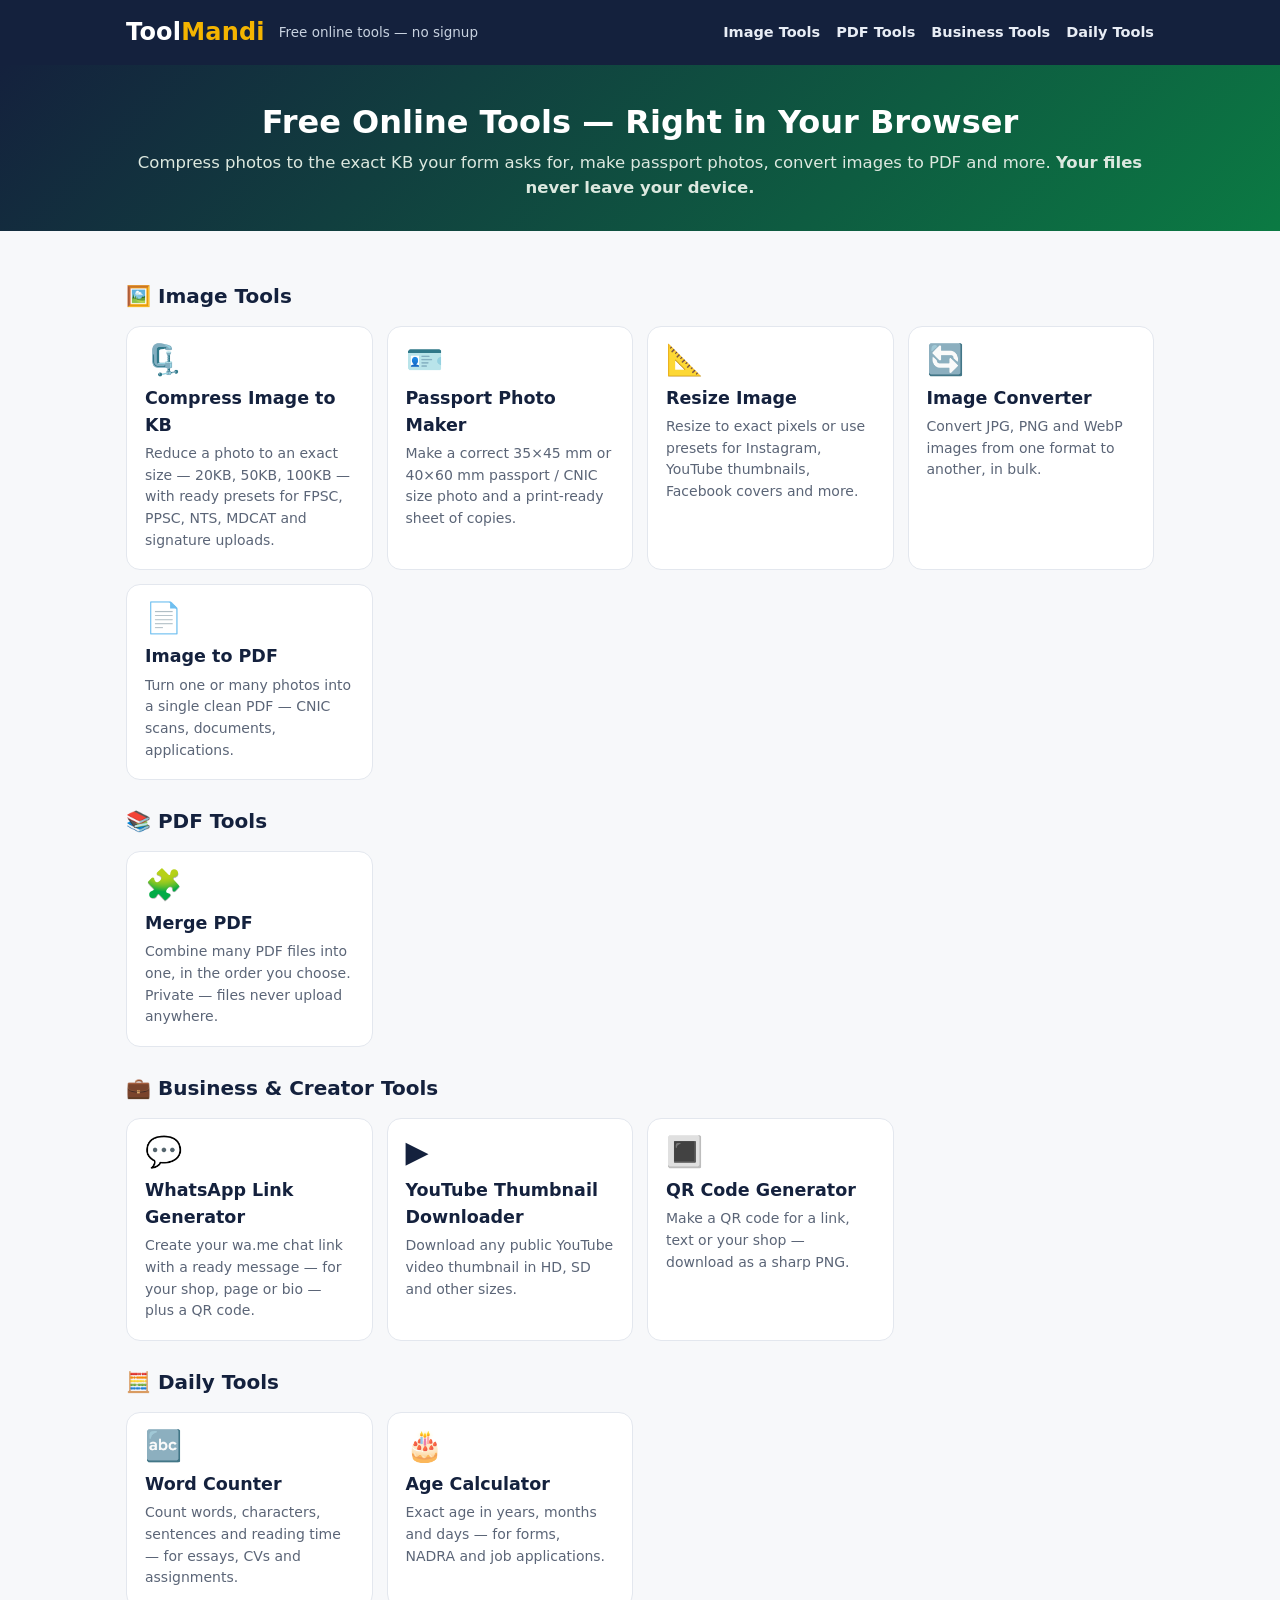
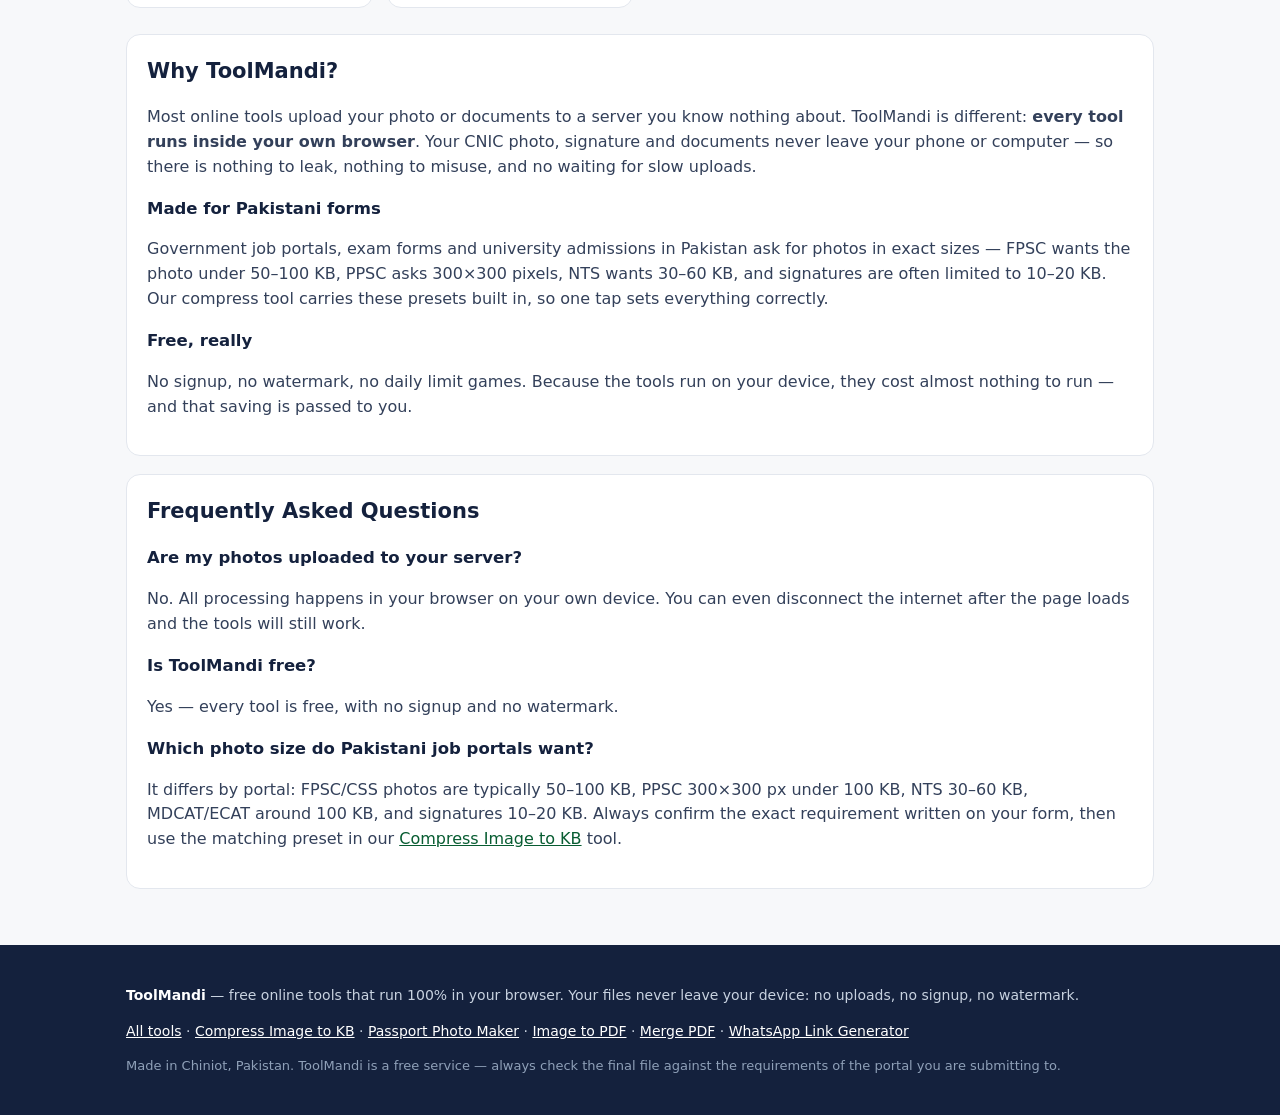
==== index.html @ 6e19a447 "ToolMandi Phase 1: 11 free browser tools (compress to KB, passport photo, image-to-PDF, merge PDF, r" ====
<!DOCTYPE html>
<html lang="en">
<head>
<meta charset="UTF-8">
<meta name="viewport" content="width=device-width, initial-scale=1.0">
<title>ToolMandi — Free Online Tools: Compress Image to KB, Passport Photo, PDF &amp; More</title>
<meta name="description" content="Free online tools that run 100% in your browser: compress image to exact KB (FPSC, PPSC, NTS presets), passport size photo maker, image to PDF, merge PDF, resize image, WhatsApp link generator, QR code maker and more. No signup, no uploads, no watermark.">
<link rel="icon" href="data:image/svg+xml,<svg xmlns='http://www.w3.org/2000/svg' viewBox='0 0 100 100'><rect width='100' height='100' rx='18' fill='%2314213d'/><text x='50' y='66' font-size='52' text-anchor='middle' fill='%23f4b400' font-family='Arial' font-weight='bold'>T</text></svg>">
<link rel="stylesheet" href="assets/style.css">
</head>
<body>
<script src="assets/js/common.js"></script>
<script>tmHeader('');</script>

<div class="hero"><div class="wrap">
<h1>Free Online Tools — Right in Your Browser</h1>
<p>Compress photos to the exact KB your form asks for, make passport photos, convert images to PDF and more. <b>Your files never leave your device.</b></p>
</div></div>

<main><div class="wrap">

<h2 class="cat" id="image-tools">🖼️ Image Tools</h2>
<div class="grid">
  <a class="card" href="compress-image-to-kb/"><div class="ic">🗜️</div><h3>Compress Image to KB</h3><p>Reduce a photo to an exact size — 20KB, 50KB, 100KB — with ready presets for FPSC, PPSC, NTS, MDCAT and signature uploads.</p></a>
  <a class="card" href="passport-photo-maker/"><div class="ic">🪪</div><h3>Passport Photo Maker</h3><p>Make a correct 35×45 mm or 40×60 mm passport / CNIC size photo and a print-ready sheet of copies.</p></a>
  <a class="card" href="resize-image/"><div class="ic">📐</div><h3>Resize Image</h3><p>Resize to exact pixels or use presets for Instagram, YouTube thumbnails, Facebook covers and more.</p></a>
  <a class="card" href="image-converter/"><div class="ic">🔄</div><h3>Image Converter</h3><p>Convert JPG, PNG and WebP images from one format to another, in bulk.</p></a>
  <a class="card" href="image-to-pdf/"><div class="ic">📄</div><h3>Image to PDF</h3><p>Turn one or many photos into a single clean PDF — CNIC scans, documents, applications.</p></a>
</div>

<h2 class="cat" id="pdf-tools">📚 PDF Tools</h2>
<div class="grid">
  <a class="card" href="merge-pdf/"><div class="ic">🧩</div><h3>Merge PDF</h3><p>Combine many PDF files into one, in the order you choose. Private — files never upload anywhere.</p></a>
</div>

<h2 class="cat" id="business-tools">💼 Business &amp; Creator Tools</h2>
<div class="grid">
  <a class="card" href="whatsapp-link-generator/"><div class="ic">💬</div><h3>WhatsApp Link Generator</h3><p>Create your wa.me chat link with a ready message — for your shop, page or bio — plus a QR code.</p></a>
  <a class="card" href="youtube-thumbnail-downloader/"><div class="ic">▶️</div><h3>YouTube Thumbnail Downloader</h3><p>Download any public YouTube video thumbnail in HD, SD and other sizes.</p></a>
  <a class="card" href="qr-code-generator/"><div class="ic">🔳</div><h3>QR Code Generator</h3><p>Make a QR code for a link, text or your shop — download as a sharp PNG.</p></a>
</div>

<h2 class="cat" id="daily-tools">🧮 Daily Tools</h2>
<div class="grid">
  <a class="card" href="word-counter/"><div class="ic">🔤</div><h3>Word Counter</h3><p>Count words, characters, sentences and reading time — for essays, CVs and assignments.</p></a>
  <a class="card" href="age-calculator/"><div class="ic">🎂</div><h3>Age Calculator</h3><p>Exact age in years, months and days — for forms, NADRA and job applications.</p></a>
</div>

<section class="doc">
<h2>Why ToolMandi?</h2>
<p>Most online tools upload your photo or documents to a server you know nothing about. ToolMandi is different: <b>every tool runs inside your own browser</b>. Your CNIC photo, signature and documents never leave your phone or computer — so there is nothing to leak, nothing to misuse, and no waiting for slow uploads.</p>
<h3>Made for Pakistani forms</h3>
<p>Government job portals, exam forms and university admissions in Pakistan ask for photos in exact sizes — FPSC wants the photo under 50–100 KB, PPSC asks 300×300 pixels, NTS wants 30–60 KB, and signatures are often limited to 10–20 KB. Our compress tool carries these presets built in, so one tap sets everything correctly.</h3>
<h3>Free, really</h3>
<p>No signup, no watermark, no daily limit games. Because the tools run on your device, they cost almost nothing to run — and that saving is passed to you.</p>
</section>

<section class="doc">
<h2>Frequently Asked Questions</h2>
<h3>Are my photos uploaded to your server?</h3>
<p>No. All processing happens in your browser on your own device. You can even disconnect the internet after the page loads and the tools will still work.</p>
<h3>Is ToolMandi free?</h3>
<p>Yes — every tool is free, with no signup and no watermark.</p>
<h3>Which photo size do Pakistani job portals want?</h3>
<p>It differs by portal: FPSC/CSS photos are typically 50–100 KB, PPSC 300×300 px under 100 KB, NTS 30–60 KB, MDCAT/ECAT around 100 KB, and signatures 10–20 KB. Always confirm the exact requirement written on your form, then use the matching preset in our <a href="compress-image-to-kb/">Compress Image to KB</a> tool.</p>
</section>

</div></main>
<script>tmFooter('');</script>
</body>
</html>
---- assets/style.css ----
:root{
  --bg:#f7f8fa; --card:#ffffff; --ink:#14213d; --muted:#5b6577;
  --brand:#0b7a43; --brand-dark:#075c31; --accent:#f4b400;
  --line:#e3e7ee; --radius:14px;
}
*{box-sizing:border-box}
html{scroll-behavior:smooth}
body{margin:0;font-family:system-ui,-apple-system,"Segoe UI",Roboto,Arial,sans-serif;background:var(--bg);color:var(--ink);line-height:1.55}
a{color:var(--brand-dark)}
header.site{background:var(--ink);color:#fff;padding:14px 0}
.wrap{max-width:1060px;margin:0 auto;padding:0 16px}
header.site .wrap{display:flex;align-items:center;gap:14px;flex-wrap:wrap}
.logo{font-size:24px;font-weight:800;color:#fff;text-decoration:none;letter-spacing:.2px}
.logo span{color:var(--accent)}
.tagline{color:#c8d2e0;font-size:13.5px}
nav.main{margin-left:auto;display:flex;gap:16px;flex-wrap:wrap}
nav.main a{color:#e8edf5;text-decoration:none;font-size:14.5px;font-weight:600}
nav.main a:hover{color:var(--accent)}
.hero{background:linear-gradient(135deg,#14213d,#0b7a43);color:#fff;padding:38px 0 30px;text-align:center}
.hero h1{margin:0 0 8px;font-size:32px;line-height:1.2}
.hero p{margin:0;color:#dce8df;font-size:16.5px}
main{padding:26px 0 10px}
h1.page{font-size:28px;margin:4px 0 6px}
.sub{color:var(--muted);margin:0 0 18px;font-size:16px}
.grid{display:grid;grid-template-columns:repeat(auto-fill,minmax(240px,1fr));gap:14px;margin:14px 0 26px}
.card{background:var(--card);border:1px solid var(--line);border-radius:var(--radius);padding:18px;text-decoration:none;color:var(--ink);display:block;transition:transform .08s,box-shadow .08s}
.card:hover{transform:translateY(-2px);box-shadow:0 8px 22px rgba(20,33,61,.10)}
.card .ic{font-size:30px;line-height:1}
.card h3{margin:10px 0 4px;font-size:17.5px}
.card p{margin:0;color:var(--muted);font-size:14px}
.cat{font-size:20px;margin:24px 0 2px}
.toolbox{background:var(--card);border:1px solid var(--line);border-radius:var(--radius);padding:20px;margin-bottom:22px}
.drop{border:2px dashed #b9c4d4;border-radius:var(--radius);padding:28px 16px;text-align:center;background:#fbfcfe;cursor:pointer}
.drop:hover,.drop.over{border-color:var(--brand);background:#f0f8f3}
.drop b{font-size:17px}
.drop p{margin:4px 0 0;color:var(--muted);font-size:14px}
.row{display:flex;gap:12px;flex-wrap:wrap;align-items:end;margin:14px 0}
.field{display:flex;flex-direction:column;gap:5px}
.field label{font-size:13.5px;font-weight:700;color:var(--muted)}
input[type=text],input[type=number],input[type=date],input[type=tel],select,textarea{font:inherit;padding:10px 12px;border:1px solid #c3ccd9;border-radius:10px;background:#fff;min-width:0}
textarea{width:100%;min-height:130px;resize:vertical}
.btn{background:var(--brand);color:#fff;border:0;border-radius:10px;padding:11px 20px;font:inherit;font-weight:700;cursor:pointer;text-decoration:none;display:inline-block}
.btn:hover{background:var(--brand-dark)}
.btn.gold{background:var(--accent);color:#14213d}
.btn.ghost{background:#fff;color:var(--ink);border:1px solid #c3ccd9}
.btn:disabled{opacity:.5;cursor:not-allowed}
.chips{display:flex;gap:8px;flex-wrap:wrap;margin:10px 0}
.chip{border:1px solid #c3ccd9;background:#fff;border-radius:999px;padding:7px 14px;font-size:14px;font-weight:600;cursor:pointer}
.chip.on{background:var(--ink);color:#fff;border-color:var(--ink)}
.result{margin-top:16px;padding:14px;border-radius:10px;background:#f0f8f3;border:1px solid #cfe6d6;display:none}
.result.show{display:block}
.result.bad{background:#fdf1f1;border-color:#efcccc}
.stats{display:flex;gap:18px;flex-wrap:wrap;font-size:15px}
.stats b{font-size:19px;display:block}
img.preview{max-width:100%;border-radius:10px;border:1px solid var(--line)}
canvas.preview{max-width:100%;border:1px solid var(--line);border-radius:10px;background:#fff}
section.doc{background:var(--card);border:1px solid var(--line);border-radius:var(--radius);padding:20px;margin-bottom:18px}
section.doc h2{margin-top:0;font-size:21px}
section.doc h3{font-size:16.5px;margin-bottom:2px}
section.doc p,section.doc li{color:#33405a}
.related{display:flex;gap:10px;flex-wrap:wrap}
.related a{background:#eef3ee;border:1px solid var(--line);padding:8px 14px;border-radius:999px;text-decoration:none;font-size:14px;font-weight:600;color:var(--ink)}
footer.site{background:var(--ink);color:#c8d2e0;padding:26px 0;margin-top:28px;font-size:14px}
footer.site a{color:#fff}
.privacy-note{background:#fff8e1;border:1px solid #f0d98c;border-radius:10px;padding:10px 14px;font-size:14.5px;margin-bottom:16px}
.filelist{margin:10px 0;font-size:14.5px}
.filelist div{display:flex;justify-content:space-between;gap:10px;padding:7px 10px;border:1px solid var(--line);border-radius:8px;margin-bottom:6px;background:#fff}
.small{font-size:13px;color:var(--muted)}
@media(max-width:560px){.hero h1{font-size:25px}h1.page{font-size:23px}}
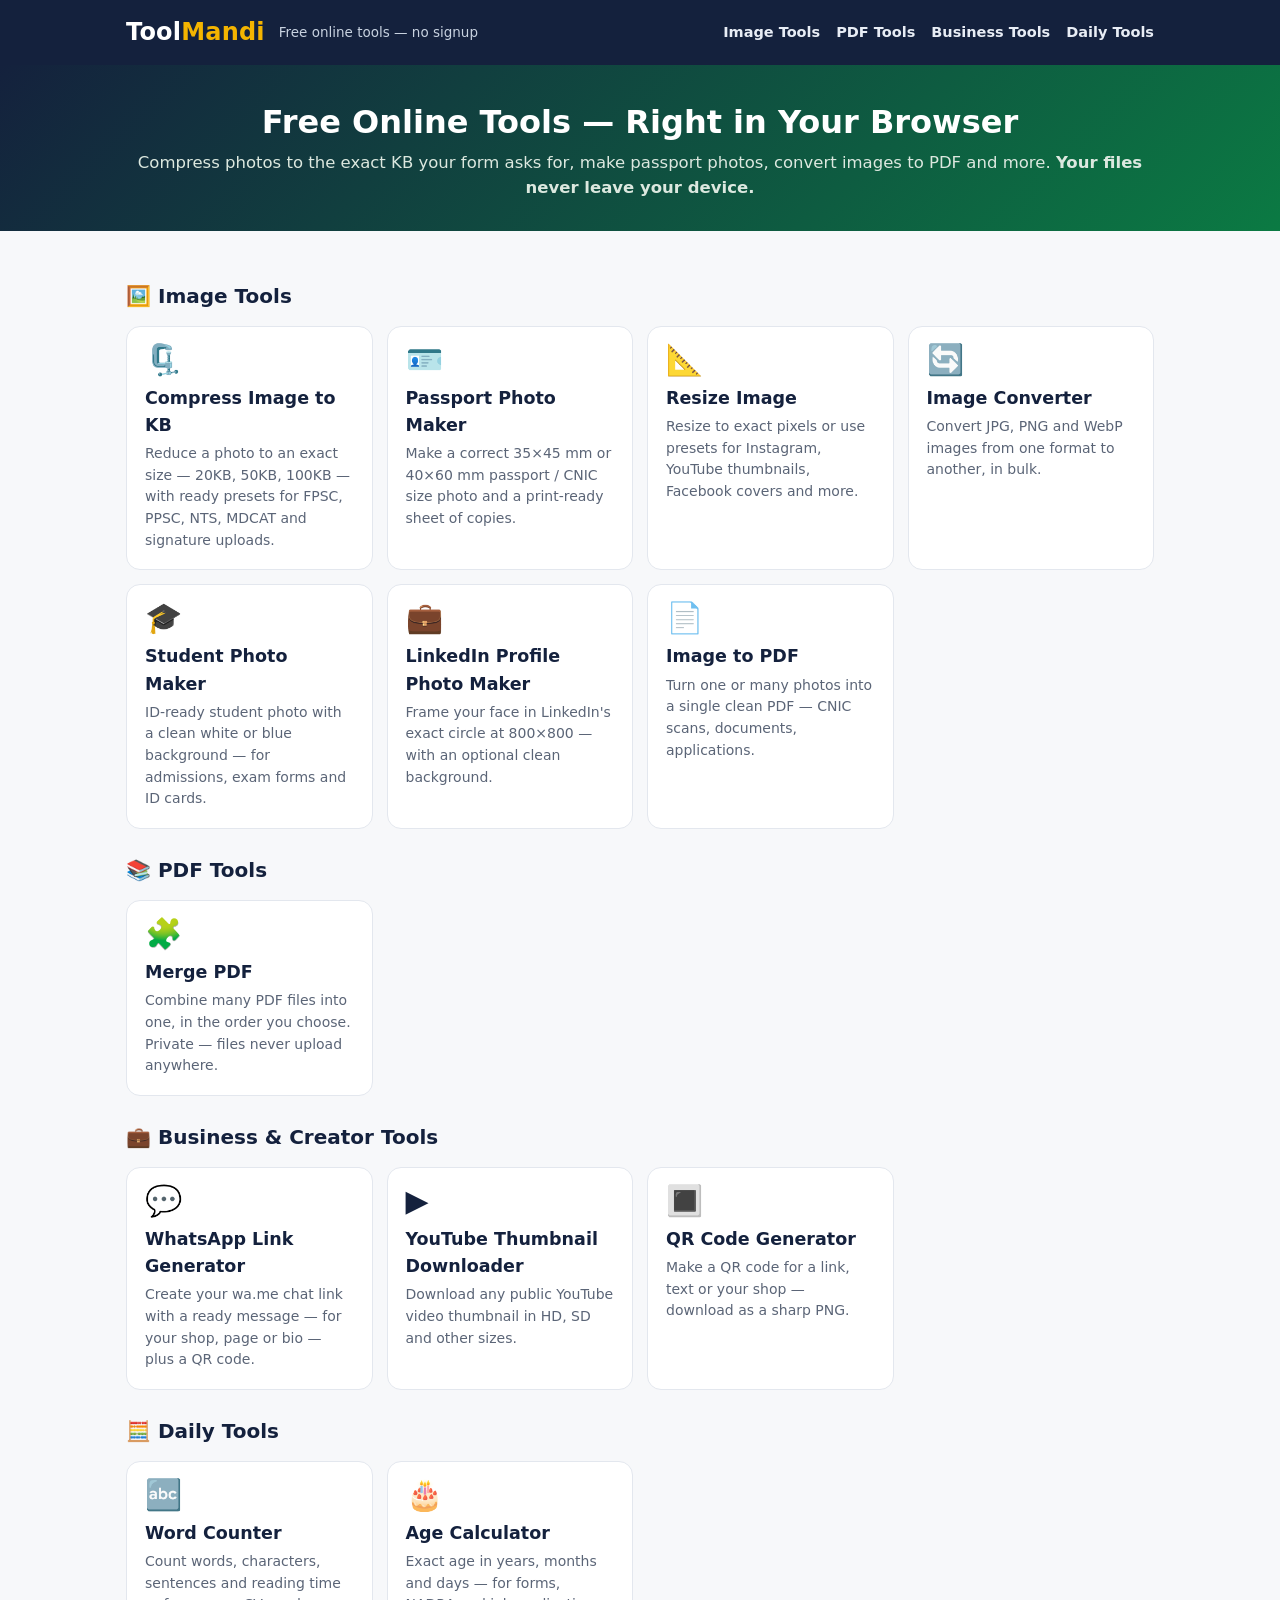
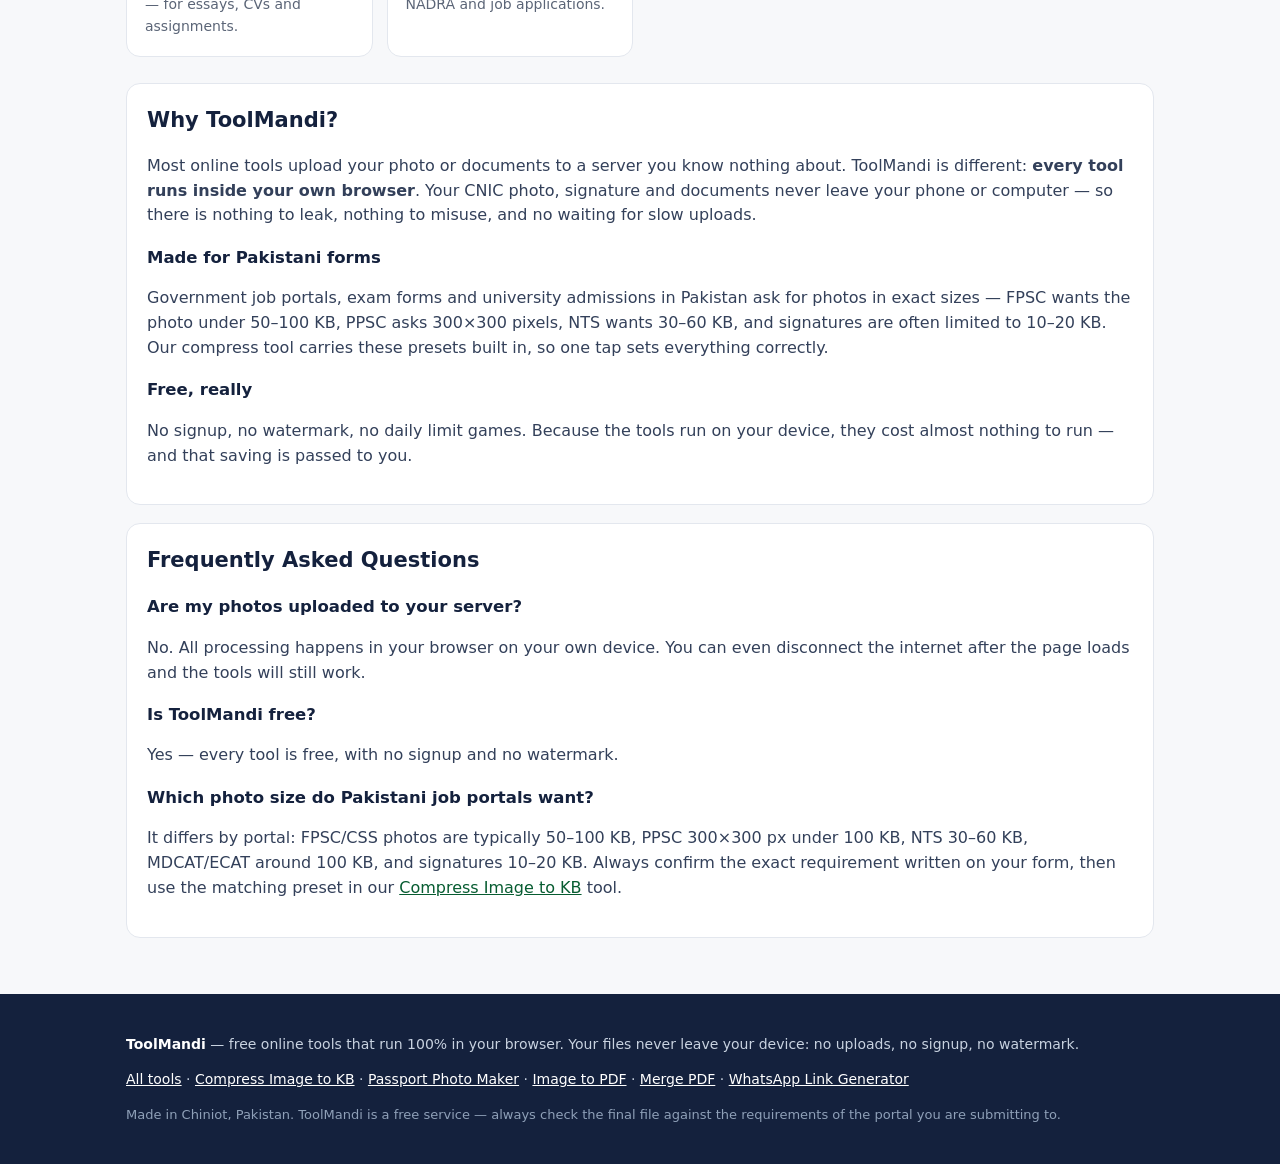
==== commit 0a928970: "Add Student Photo Maker + LinkedIn Profile Photo Maker (shared photo engine with background changer)" ====
--- a/index.html
+++ b/index.html
@@ -25,6 +25,8 @@
   <a class="card" href="passport-photo-maker/"><div class="ic">🪪</div><h3>Passport Photo Maker</h3><p>Make a correct 35×45 mm or 40×60 mm passport / CNIC size photo and a print-ready sheet of copies.</p></a>
   <a class="card" href="resize-image/"><div class="ic">📐</div><h3>Resize Image</h3><p>Resize to exact pixels or use presets for Instagram, YouTube thumbnails, Facebook covers and more.</p></a>
   <a class="card" href="image-converter/"><div class="ic">🔄</div><h3>Image Converter</h3><p>Convert JPG, PNG and WebP images from one format to another, in bulk.</p></a>
+  <a class="card" href="student-photo-maker/"><div class="ic">🎓</div><h3>Student Photo Maker</h3><p>ID-ready student photo with a clean white or blue background — for admissions, exam forms and ID cards.</p></a>
+  <a class="card" href="linkedin-profile-photo-maker/"><div class="ic">💼</div><h3>LinkedIn Profile Photo Maker</h3><p>Frame your face in LinkedIn's exact circle at 800×800 — with an optional clean background.</p></a>
   <a class="card" href="image-to-pdf/"><div class="ic">📄</div><h3>Image to PDF</h3><p>Turn one or many photos into a single clean PDF — CNIC scans, documents, applications.</p></a>
 </div>
 
